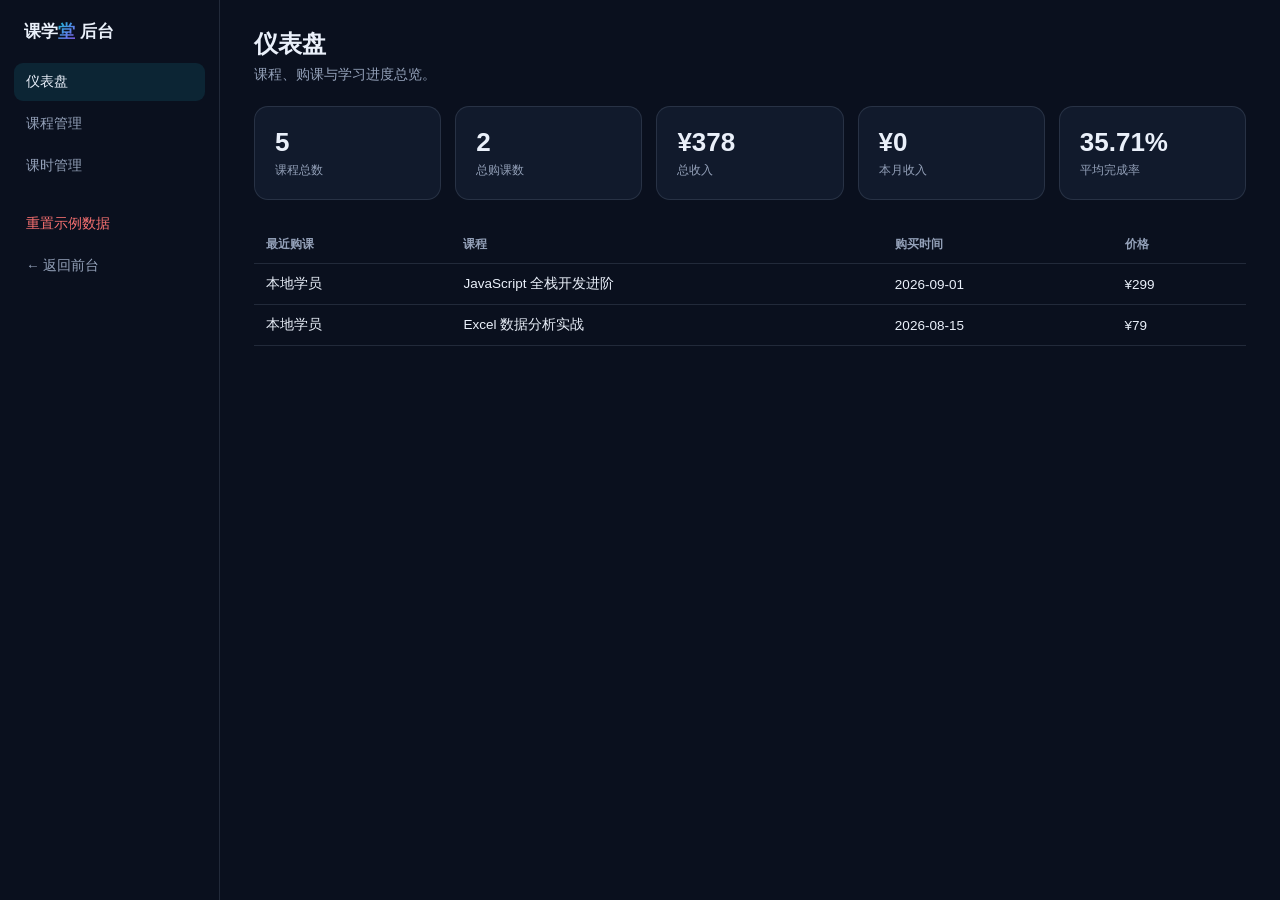
==== admin.html @ 9e2921f7 "Initial commit: functional paid-course platform with purchase/progress tracking (frontend + admin)" ====
<!DOCTYPE html>
<html lang="zh-CN">
<head>
<meta charset="UTF-8">
<meta name="viewport" content="width=device-width, initial-scale=1.0">
<title>讲师后台 · 知识付费课程平台（精简开源版）</title>
<link rel="stylesheet" href="style.css">
</head>
<body>
  <div class="admin-layout">
    <aside class="sidebar">
      <div class="brand">课学<span class="accent">堂</span> 后台</div>
      <div class="side-link active" data-view="dashboard">仪表盘</div>
      <div class="side-link" data-view="courses">课程管理</div>
      <div class="side-link" data-view="lessons">课时管理</div>
      <div class="side-link" id="btnResetData" style="margin-top:20px;color:var(--red)">重置示例数据</div>
      <a href="index.html" class="side-link">← 返回前台</a>
    </aside>

    <main class="admin-main">
      <section id="view-dashboard" class="admin-view active">
        <div class="page-head"><h1>仪表盘</h1><p>课程、购课与学习进度总览。</p></div>
        <div class="stat-grid" id="statGrid"></div>
        <table>
          <thead><tr><th>最近购课</th><th>课程</th><th>购买时间</th><th>价格</th></tr></thead>
          <tbody id="recentEnrollmentsBody"></tbody>
        </table>
      </section>

      <section id="view-courses" class="admin-view">
        <div class="page-head"><h1>课程管理</h1><p>添加、编辑或删除课程。</p></div>
        <div class="table-toolbar">
          <span></span>
          <button class="btn btn-primary btn-sm" id="btnAddCourse">+ 新增课程</button>
        </div>
        <table>
          <thead><tr><th>课程</th><th>讲师</th><th>分类</th><th>价格</th><th>课时数</th><th>操作</th></tr></thead>
          <tbody id="coursesBody"></tbody>
        </table>
      </section>

      <section id="view-lessons" class="admin-view">
        <div class="page-head"><h1>课时管理</h1><p>选择一门课程，管理它的课时列表。</p></div>
        <div class="table-toolbar">
          <select id="lessonCourseSelect" class="filter-select"></select>
          <button class="btn btn-primary btn-sm" id="btnAddLesson">+ 新增课时</button>
        </div>
        <table>
          <thead><tr><th>序号</th><th>标题</th><th>时长</th><th>试看</th><th>操作</th></tr></thead>
          <tbody id="lessonsBody"></tbody>
        </table>
      </section>
    </main>
  </div>

  <div class="modal-backdrop" id="courseModalBackdrop">
    <div class="modal">
      <button class="modal-close" id="btnCloseCourseModal">&times;</button>
      <h2 id="courseModalTitle">新增课程</h2>
      <div id="courseModalMsg"></div>
      <form id="courseForm" novalidate>
        <input type="hidden" id="courseIdInput">
        <div class="field"><label>课程标题</label><input id="courseTitleInput" type="text" required></div>
        <div class="field-row">
          <div class="field"><label>讲师</label><input id="courseInstructorInput" type="text" required></div>
          <div class="field"><label>分类</label><input id="courseCategoryInput" type="text" required placeholder="如：编程 / 设计 / 运营"></div>
        </div>
        <div class="field-row">
          <div class="field"><label>价格（元）</label><input id="coursePriceInput" type="number" min="0" required></div>
          <div class="field"><label>封面 Emoji</label><input id="courseEmojiInput" type="text" maxlength="4" placeholder="如：📊"></div>
        </div>
        <div class="field"><label>课程简介</label><textarea id="courseDescInput" rows="3"></textarea></div>
        <button type="submit" class="btn btn-primary btn-block">保存</button>
      </form>
    </div>
  </div>

  <div class="modal-backdrop" id="lessonModalBackdrop">
    <div class="modal">
      <button class="modal-close" id="btnCloseLessonModal">&times;</button>
      <h2 id="lessonModalTitle">新增课时</h2>
      <div id="lessonModalMsg"></div>
      <form id="lessonForm" novalidate>
        <input type="hidden" id="lessonIdInput">
        <div class="field"><label>课时标题</label><input id="lessonTitleInput" type="text" required></div>
        <div class="field-row">
          <div class="field"><label>时长（分钟）</label><input id="lessonDurationInput" type="number" min="1" required></div>
          <div class="field checkbox-field"><label><input id="lessonPreviewInput" type="checkbox"> 设为免费试看课时</label></div>
        </div>
        <div class="field"><label>课时内容简介</label><textarea id="lessonContentInput" rows="3" required></textarea></div>
        <button type="submit" class="btn btn-primary btn-block">保存</button>
      </form>
    </div>
  </div>

  <script src="data.js"></script>
  <script src="admin.js"></script>
</body>
</html>
---- style.css ----
:root{--ink:#0A101E;--surface:#111a2c;--surface2:#16223a;--line:rgba(147,160,184,.18);--muted:#93A0B8;--text:#EAF0FA;--cyan:#19B8D4;--violet:#8B5CF6;--green:#3ED598;--red:#F87171;--amber:#F59E0B;--radius:14px;color-scheme:dark}
*{box-sizing:border-box}
body{margin:0;background:var(--ink);color:var(--text);font-family:-apple-system,BlinkMacSystemFont,"Segoe UI","PingFang SC","Microsoft YaHei",sans-serif;min-height:100vh}
a{color:inherit;text-decoration:none}

.topbar{display:flex;align-items:center;justify-content:space-between;padding:16px 32px;border-bottom:1px solid var(--line)}
.brand{font-size:17px;font-weight:700}
.brand .accent{background:linear-gradient(135deg,var(--cyan),var(--violet));-webkit-background-clip:text;background-clip:text;color:transparent}
.topbar-right{display:flex;align-items:center;gap:14px}
.nav-link{font-size:13px;color:var(--muted);border:1px solid var(--line);padding:7px 14px;border-radius:8px}
.nav-link:hover{border-color:var(--cyan);color:var(--text)}
.balance-badge{font-size:13px;font-weight:700;color:var(--cyan);background:rgba(25,184,212,.1);border:1px solid rgba(25,184,212,.3);padding:7px 14px;border-radius:999px}

.container{max-width:1100px;margin:0 auto;padding:28px 32px}
.view{display:none}
.view.active{display:block}
.page-head h1{font-size:24px;font-weight:700;margin:0 0 6px}
.page-head p{color:var(--muted);font-size:14px;margin:0 0 22px;max-width:700px}

.filter-row{display:flex;gap:8px;flex-wrap:wrap;margin-bottom:14px}
.filter-btn{font-size:12.5px;padding:7px 14px;border-radius:999px;border:1px solid var(--line);background:transparent;color:var(--muted);cursor:pointer}
.filter-btn.active{border-color:var(--cyan);color:var(--text);background:rgba(25,184,212,.08)}
.filter-select{background:var(--surface);border:1px solid var(--line);border-radius:8px;padding:8px 12px;color:var(--text);font-family:inherit;font-size:13px;outline:none}
.filter-select:focus{border-color:var(--cyan)}

/* course catalog */
.course-grid{display:grid;grid-template-columns:repeat(auto-fill,minmax(240px,1fr));gap:16px;margin-top:6px}
.course-card{background:var(--surface);border:1px solid var(--line);border-radius:var(--radius);overflow:hidden;cursor:pointer;transition:transform .2s,border-color .2s}
.course-card:hover{transform:translateY(-3px);border-color:rgba(25,184,212,.4)}
.course-card__cover{height:100px;display:flex;align-items:center;justify-content:center;font-size:40px;background:linear-gradient(135deg,rgba(25,184,212,.16),rgba(139,92,246,.16))}
.course-card__body{padding:16px}
.course-card__tags{display:flex;gap:6px;margin-bottom:8px}
.course-card__body h3{margin:0 0 6px;font-size:15px;line-height:1.4}
.course-card__meta{font-size:12px;color:var(--muted);margin-bottom:8px}
.course-card__price{font-size:16px;font-weight:700;color:var(--cyan)}
.empty-hint{color:var(--muted);font-size:13px}

.tag{display:inline-block;font-size:11px;font-weight:600;padding:3px 9px;border-radius:999px;background:rgba(147,160,184,.12);color:var(--muted)}
.tag.owned{background:rgba(62,213,152,.14);color:var(--green)}

/* course detail */
.btn-back{background:none;border:none;color:var(--muted);font-size:13px;cursor:pointer;padding:0;margin-bottom:18px}
.btn-back:hover{color:var(--cyan)}
.course-detail-head{display:flex;gap:18px;align-items:center;margin-bottom:16px}
.course-detail-cover{width:76px;height:76px;flex-shrink:0;border-radius:16px;display:flex;align-items:center;justify-content:center;font-size:36px;background:linear-gradient(135deg,rgba(25,184,212,.16),rgba(139,92,246,.16))}
.course-detail-info h1{margin:0 0 6px;font-size:21px}
.course-detail-meta{font-size:12.5px;color:var(--muted);margin-bottom:6px}
.course-detail-price{font-size:19px;font-weight:800;color:var(--cyan)}
.course-detail-desc{color:var(--muted);font-size:13.5px;line-height:1.7;max-width:720px;margin:0 0 22px}

.purchase-panel{background:var(--surface);border:1px solid var(--line);border-radius:var(--radius);padding:18px;margin-bottom:22px}

.progress-wrap{margin-bottom:22px}
.progress-label{font-size:13px;color:var(--muted);margin-bottom:8px}
.progress-bar{height:10px;border-radius:999px;background:rgba(147,160,184,.12);overflow:hidden}
.progress-bar__fill{height:100%;background:linear-gradient(90deg,var(--cyan),var(--violet));border-radius:999px;transition:width .3s}

.lesson-list{display:flex;flex-direction:column;gap:10px}
.lesson-row{background:var(--surface);border:1px solid var(--line);border-radius:12px;padding:14px 16px}
.lesson-row.locked{opacity:.62}
.lesson-row__main{display:flex;align-items:center;gap:12px;cursor:pointer}
.lesson-row.locked .lesson-row__main{cursor:default}
.lesson-index{font-size:12px;color:var(--muted);width:20px;flex-shrink:0}
.lesson-title{flex:1;font-size:14px}
.lesson-duration{font-size:12px;color:var(--muted);flex-shrink:0}
.lock-icon{flex-shrink:0}
.badge-preview{display:inline-block;font-size:10.5px;font-weight:700;color:var(--amber);background:rgba(245,158,11,.14);padding:2px 7px;border-radius:999px;margin-left:6px}
.check-complete{display:flex;align-items:center;gap:6px;font-size:12px;color:var(--muted);flex-shrink:0;cursor:pointer}
.check-complete input{cursor:pointer}
.lesson-content{margin:12px 0 0;padding-top:12px;border-top:1px solid var(--line);font-size:13px;color:var(--muted);line-height:1.7}
.lesson-locked-hint{margin-top:8px;font-size:12px;color:var(--muted)}

.modal-backdrop{position:fixed;inset:0;background:rgba(4,8,16,.75);display:none;align-items:center;justify-content:center;padding:20px;z-index:50}
.modal-backdrop.show{display:flex}
.modal{background:var(--surface);border:1px solid var(--line);border-radius:18px;max-width:460px;width:100%;max-height:88vh;overflow:auto;padding:26px}
.modal h2{margin:0 0 6px;font-size:18px}
.modal .sub{color:var(--muted);font-size:12.5px;margin:0 0 18px}
.modal-close{float:right;background:none;border:none;color:var(--muted);font-size:20px;cursor:pointer}

.field{display:flex;flex-direction:column;gap:6px;margin-bottom:14px}
.field label{font-size:12px;color:var(--muted);font-weight:600}
.field input,.field select,.field textarea{background:rgba(147,160,184,.06);border:1px solid var(--line);border-radius:8px;padding:9px 11px;color:var(--text);font-family:inherit;font-size:13.5px;outline:none;width:100%}
.field input:focus,.field select:focus,.field textarea:focus{border-color:var(--cyan)}
.field-row{display:grid;grid-template-columns:1fr 1fr;gap:10px}
.checkbox-field label{display:flex;align-items:center;gap:8px;font-size:13px;color:var(--text);font-weight:400}
.checkbox-field input{width:auto}

.btn{font-family:inherit;font-size:13.5px;font-weight:600;padding:10px 18px;border-radius:9px;border:1px solid var(--line);background:transparent;color:var(--text);cursor:pointer}
.btn:hover{border-color:var(--cyan)}
.btn-primary{background:linear-gradient(135deg,var(--cyan),var(--violet));border:none;color:#06121A}
.btn-block{width:100%}
.btn-sm{padding:5px 11px;font-size:12px}
.btn-danger{border-color:rgba(248,113,113,.4);color:var(--red)}

.msg{margin:0 0 14px;font-size:12.5px;padding:9px 12px;border-radius:8px}
.msg.error{background:rgba(248,113,113,.1);border:1px solid rgba(248,113,113,.3);color:var(--red)}
.msg.success{background:rgba(62,213,152,.1);border:1px solid rgba(62,213,152,.3);color:var(--green)}

/* admin */
.admin-layout{display:flex;min-height:100vh}
.sidebar{width:220px;flex-shrink:0;border-right:1px solid var(--line);padding:20px 14px}
.sidebar .brand{padding:0 10px 20px}
.side-link{display:block;padding:10px 12px;border-radius:9px;font-size:13.5px;color:var(--muted);margin-bottom:4px;cursor:pointer}
.side-link:hover{background:rgba(147,160,184,.06)}
.side-link.active{background:rgba(25,184,212,.12);color:var(--text)}
.admin-main{flex:1;padding:28px 34px;overflow:auto}
.admin-view{display:none}
.admin-view.active{display:block}

.stat-grid{display:grid;grid-template-columns:repeat(auto-fit,minmax(170px,1fr));gap:14px;margin-bottom:26px}
.stat-card{background:var(--surface);border:1px solid var(--line);border-radius:var(--radius);padding:20px}
.stat-card .num{font-size:26px;font-weight:800}
.stat-card .label{font-size:12px;color:var(--muted);margin-top:4px}

table{width:100%;border-collapse:collapse;font-size:13.5px}
th{text-align:left;padding:10px 12px;color:var(--muted);font-weight:600;border-bottom:1px solid var(--line);font-size:12px}
td{padding:11px 12px;border-bottom:1px solid var(--line)}
.badge{display:inline-block;font-size:11px;font-weight:700;padding:3px 9px;border-radius:999px}
.table-actions{display:flex;gap:6px}
.table-toolbar{display:flex;justify-content:space-between;align-items:center;margin-bottom:16px;gap:10px}

@media (max-width:820px){
  .admin-layout{flex-direction:column}
  .sidebar{width:100%;display:flex;overflow-x:auto;border-right:none;border-bottom:1px solid var(--line)}
  .stat-grid{grid-template-columns:repeat(2,1fr)}
  .course-detail-head{flex-wrap:wrap}
}
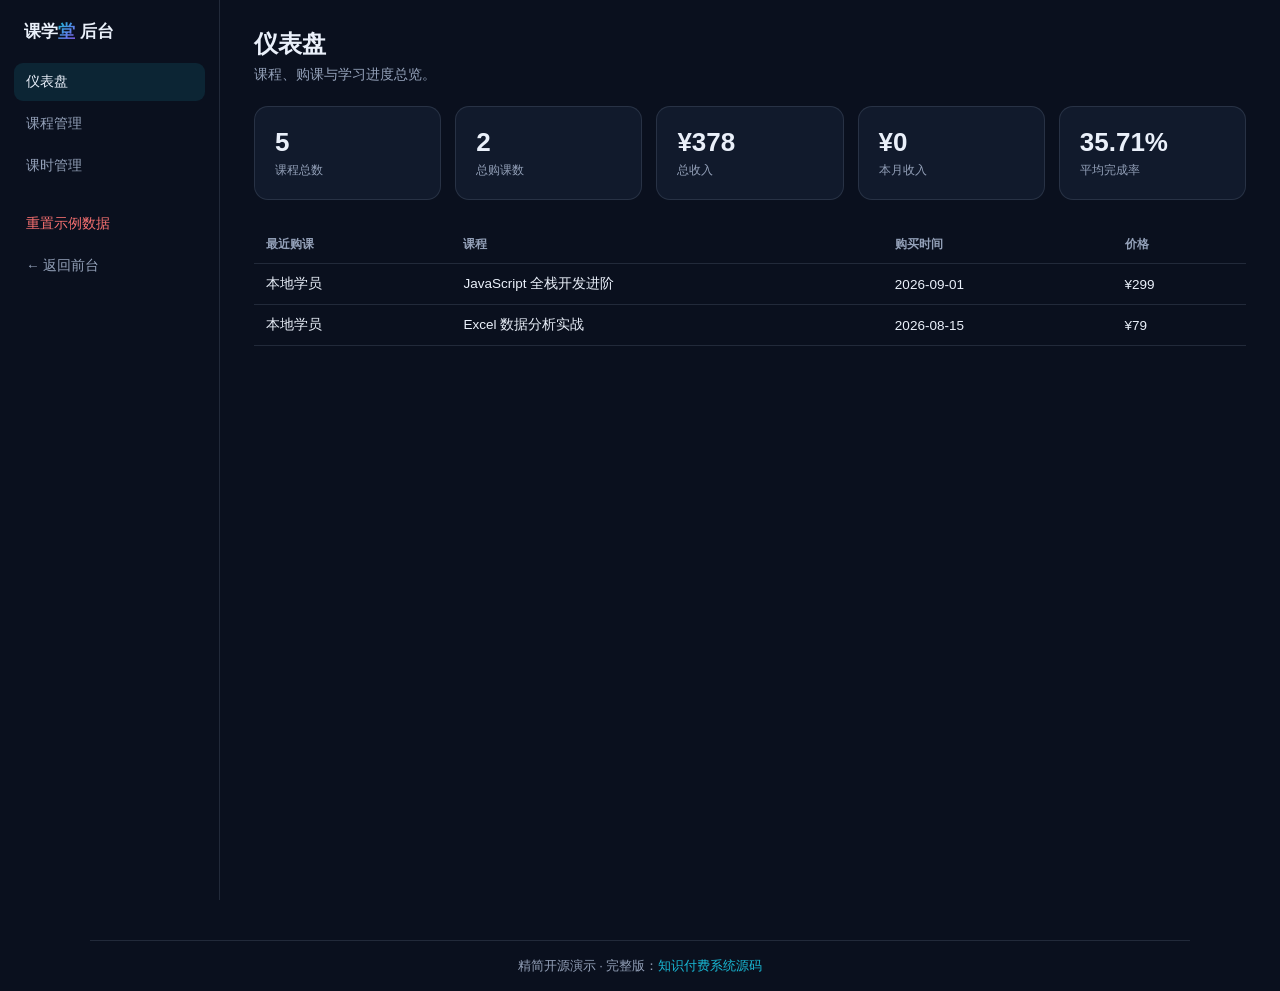
==== commit 61cf57c9: "Add footer link to the full commercial product page" ====
--- a/admin.html
+++ b/admin.html
@@ -95,5 +95,7 @@
 
   <script src="data.js"></script>
   <script src="admin.js"></script>
+
+<footer style="margin:40px auto 16px;max-width:1100px;padding:16px 20px 0;border-top:1px solid var(--line,rgba(147,160,184,.18));text-align:center;color:var(--muted,#93A0B8);font-size:13px">精简开源演示 &middot; 完整版：<a href="https://inzyxuashop.com/zhishi-fufei-yuanma.html" target="_blank" rel="noopener" style="color:var(--cyan,#19B8D4);text-decoration:none">知识付费系统源码</a></footer>
 </body>
 </html>
